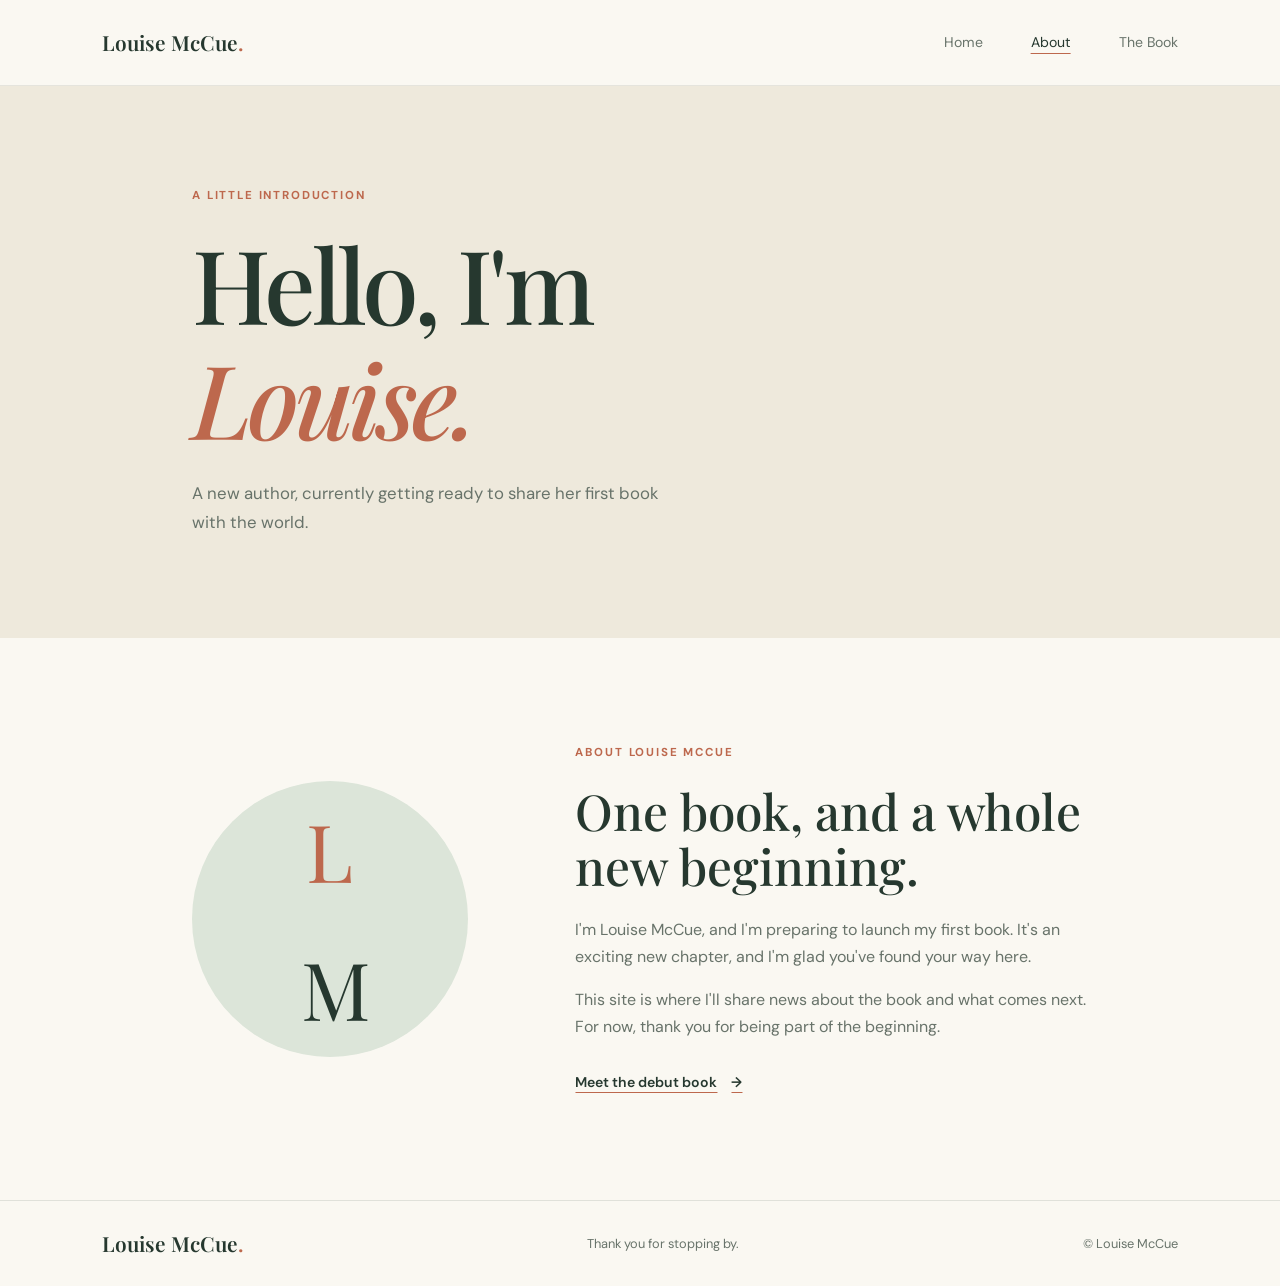
==== about.html @ 4856af5d "Add static author website Co-authored-by: jpf198 <20341620+jpf198@users.noreply.github.com>" ====
<!doctype html>
<html lang="en">
  <head>
    <meta charset="utf-8">
    <meta name="viewport" content="width=device-width, initial-scale=1">
    <meta name="description" content="Get to know Louise McCue, a new author whose first book is coming soon.">
    <title>About Louise | Louise McCue</title>
    <link rel="stylesheet" href="styles.css">
  </head>
  <body>
    <header class="site-header">
      <a class="wordmark" href="index.html" aria-label="Louise McCue home">Louise McCue<span>.</span></a>
      <nav aria-label="Main navigation">
        <a href="index.html">Home</a>
        <a href="about.html" aria-current="page">About</a>
        <a href="book.html">The Book</a>
      </nav>
    </header>

    <main>
      <section class="page-heading">
        <p class="eyebrow">A little introduction</p>
        <h1>Hello, I'm<br><em>Louise.</em></h1>
        <p class="page-lead">A new author, currently getting ready to share her first book with the world.</p>
      </section>
      <section class="about-content section-wrap">
        <div class="about-mark" aria-hidden="true">L<span>M</span></div>
        <div>
          <p class="eyebrow">About Louise McCue</p>
          <h2>One book, and a whole new beginning.</h2>
          <p>I'm Louise McCue, and I'm preparing to launch my first book. It's an exciting new chapter, and I'm glad you've found your way here.</p>
          <p>This site is where I'll share news about the book and what comes next. For now, thank you for being part of the beginning.</p>
          <a class="text-link" href="book.html">Meet the debut book <span aria-hidden="true">→</span></a>
        </div>
      </section>
    </main>

    <footer class="site-footer">
      <a class="wordmark" href="index.html">Louise McCue<span>.</span></a>
      <p>Thank you for stopping by.</p>
      <span>© Louise McCue</span>
    </footer>
  </body>
</html>
---- styles.css ----
@import url('https://fonts.googleapis.com/css2?family=DM+Sans:wght@400;500;600;700&family=Playfair+Display:ital,wght@0,500;0,600;0,700;1,500;1,600&display=swap');

:root {
  color-scheme: light;
  --ink: #26382f;
  --muted: #68736a;
  --paper: #faf8f2;
  --sage: #dce5d9;
  --accent: #bd684d;
  --serif: 'Playfair Display', Georgia, serif;
  --sans: 'DM Sans', 'Helvetica Neue', sans-serif;
}

* {
  box-sizing: border-box;
}

body {
  margin: 0;
  background: var(--paper);
  color: var(--ink);
  font-family: var(--sans);
  font-size: 16px;
  line-height: 1.7;
}

a {
  color: inherit;
}

.site-header,
.site-footer {
  display: flex;
  align-items: center;
  justify-content: space-between;
  padding: 25px 8%;
}

.site-header {
  border-bottom: 1px solid rgb(38 56 47 / 10%);
}

.wordmark {
  color: var(--ink);
  font-family: var(--serif);
  font-size: 1.3rem;
  font-weight: 600;
  text-decoration: none;
}

.wordmark span {
  color: var(--accent);
}

nav {
  display: flex;
  gap: clamp(20px, 4vw, 48px);
}

nav a {
  color: var(--muted);
  font-size: 0.88rem;
  text-decoration: none;
}

nav a:hover,
nav a[aria-current="page"] {
  color: var(--ink);
}

nav a[aria-current="page"] {
  text-decoration: underline;
  text-decoration-color: var(--accent);
  text-underline-offset: 6px;
}

.hero {
  position: relative;
  display: grid;
  min-height: 630px;
  grid-template-columns: 1.1fr 0.9fr;
  align-items: center;
  gap: 5%;
  padding: 70px 12% 85px;
  overflow: hidden;
}

.hero-copy {
  position: relative;
  z-index: 1;
}

.eyebrow {
  margin: 0 0 20px;
  color: var(--accent);
  font-size: 0.72rem;
  font-weight: 700;
  letter-spacing: 0.16em;
  text-transform: uppercase;
}

h1,
h2,
p {
  margin-top: 0;
}

h1,
h2 {
  font-family: var(--serif);
  font-weight: 500;
  line-height: 1.12;
}

h1 {
  margin-bottom: 24px;
  font-size: clamp(3.3rem, 6vw, 5.8rem);
  letter-spacing: -0.045em;
}

h1 em {
  color: var(--accent);
  font-weight: 500;
}

.hero-intro,
.page-lead {
  max-width: 480px;
  color: var(--muted);
  font-size: 1.05rem;
}

.button {
  display: inline-flex;
  align-items: center;
  gap: 18px;
  margin-top: 19px;
  padding: 13px 19px;
  background: var(--ink);
  color: white;
  font-size: 0.85rem;
  text-decoration: none;
  transition: background 150ms ease;
}

.button:hover {
  background: var(--accent);
}

.hero-art,
.details-art {
  position: relative;
  display: grid;
  min-height: 420px;
  place-items: center;
  background: var(--sage);
  overflow: hidden;
}

.hero-art::before,
.details-art::before {
  position: absolute;
  width: 340px;
  height: 340px;
  border: 1px solid rgb(38 56 47 / 13%);
  border-radius: 50%;
  content: "";
}

.sun {
  position: absolute;
  top: 12%;
  right: 14%;
  width: 84px;
  height: 84px;
  border-radius: 50%;
  background: #e8b887;
}

.book-shape {
  position: relative;
  display: grid;
  width: 205px;
  height: 285px;
  place-items: center;
  background: #b9644b;
  box-shadow: 18px 20px 0 rgb(38 56 47 / 13%), 0 20px 45px rgb(38 56 47 / 12%);
  color: #fff6e9;
  text-align: center;
  transform: rotate(-5deg);
}

.book-shape::before {
  position: absolute;
  inset: 12px;
  border: 1px solid rgb(255 246 233 / 55%);
  content: "";
}

.book-shape span {
  position: relative;
  font-family: var(--serif);
  font-size: 1.35rem;
  line-height: 1.45;
}

.art-caption {
  position: absolute;
  right: 8%;
  bottom: 7%;
  color: var(--muted);
  font-size: 0.73rem;
  line-height: 1.5;
  text-align: right;
  text-transform: uppercase;
  letter-spacing: 0.08em;
}

.hero-index {
  position: absolute;
  bottom: 35px;
  left: 8%;
  color: var(--muted);
  font-size: 0.7rem;
  letter-spacing: 0.12em;
}

.section-wrap {
  padding: 105px 15%;
}

.intro {
  display: grid;
  grid-template-columns: 0.65fr 1.35fr;
  gap: 8%;
  border-top: 1px solid rgb(38 56 47 / 12%);
}

.intro .eyebrow {
  margin-top: 10px;
}

.intro h2,
.teaser-copy h2,
.about-content h2,
.details-copy h2 {
  margin-bottom: 22px;
  font-size: clamp(2rem, 4vw, 3.1rem);
}

.intro div p,
.teaser-copy > p:not(.eyebrow),
.about-content div > p:not(.eyebrow),
.details-copy > p:not(.eyebrow) {
  max-width: 590px;
  color: var(--muted);
}

.text-link {
  display: inline-flex;
  gap: 14px;
  margin-top: 14px;
  color: var(--ink);
  font-size: 0.88rem;
  font-weight: 600;
  text-decoration-color: var(--accent);
  text-underline-offset: 5px;
}

.book-teaser {
  display: grid;
  grid-template-columns: 1fr 1fr;
  align-items: center;
  gap: 10%;
  padding: 85px 15%;
  background: #eee9dc;
}

.teaser-art {
  display: grid;
  min-height: 300px;
  place-items: center;
  background: #d7dfd1;
}

.teaser-art span {
  color: var(--ink);
  font-family: var(--serif);
  font-size: 2.3rem;
  line-height: 1.2;
  text-align: center;
}

.page-heading {
  padding: 100px 15% 85px;
  background: #eee9dc;
}

.page-heading h1 {
  font-size: clamp(3.5rem, 8vw, 6.8rem);
}

.page-lead {
  max-width: 500px;
}

.about-content {
  display: grid;
  grid-template-columns: 0.7fr 1.3fr;
  align-items: center;
  gap: 12%;
}

.about-mark {
  display: grid;
  width: min(100%, 280px);
  aspect-ratio: 1;
  place-items: center;
  border-radius: 50%;
  background: var(--sage);
  color: var(--accent);
  font-family: var(--serif);
  font-size: 5rem;
}

.about-mark span {
  margin-left: 12px;
  color: var(--ink);
}

.book-heading {
  padding-bottom: 70px;
}

.book-details {
  display: grid;
  grid-template-columns: 1fr 1fr;
  align-items: center;
  gap: 10%;
  padding: 70px 15% 110px;
}

.details-art {
  min-height: 400px;
}

.site-footer {
  flex-wrap: wrap;
  gap: 15px 30px;
  border-top: 1px solid rgb(38 56 47 / 12%);
}

.site-footer p,
.site-footer > span {
  margin: 0;
  color: var(--muted);
  font-size: 0.8rem;
}

a:focus-visible {
  outline: 2px solid var(--accent);
  outline-offset: 5px;
}

@media (max-width: 760px) {
  .site-header,
  .site-footer {
    padding-right: 6%;
    padding-left: 6%;
  }

  .hero,
  .intro,
  .book-teaser,
  .about-content,
  .book-details {
    grid-template-columns: 1fr;
  }

  .hero {
    gap: 45px;
    padding: 70px 8% 95px;
  }

  .hero-art {
    min-height: 360px;
  }

  .section-wrap {
    padding: 75px 9%;
  }

  .intro {
    gap: 16px;
  }

  .book-teaser {
    gap: 35px;
    padding: 65px 9%;
  }

  .page-heading {
    padding: 75px 9% 60px;
  }

  .about-content {
    gap: 45px;
  }

  .about-mark {
    width: 190px;
  }

  .book-details {
    gap: 45px;
    padding: 55px 9% 80px;
  }

  .details-art {
    min-height: 340px;
  }
}

@media (max-width: 450px) {
  .site-header {
    align-items: flex-start;
    flex-direction: column;
    gap: 12px;
  }

  nav {
    gap: 24px;
  }

  .hero {
    padding-top: 55px;
  }

  .site-footer {
    align-items: flex-start;
    flex-direction: column;
    gap: 9px;
  }
}

@media (prefers-reduced-motion: reduce) {
  *,
  *::before,
  *::after {
    scroll-behavior: auto !important;
    transition-duration: 0.01ms !important;
  }
}
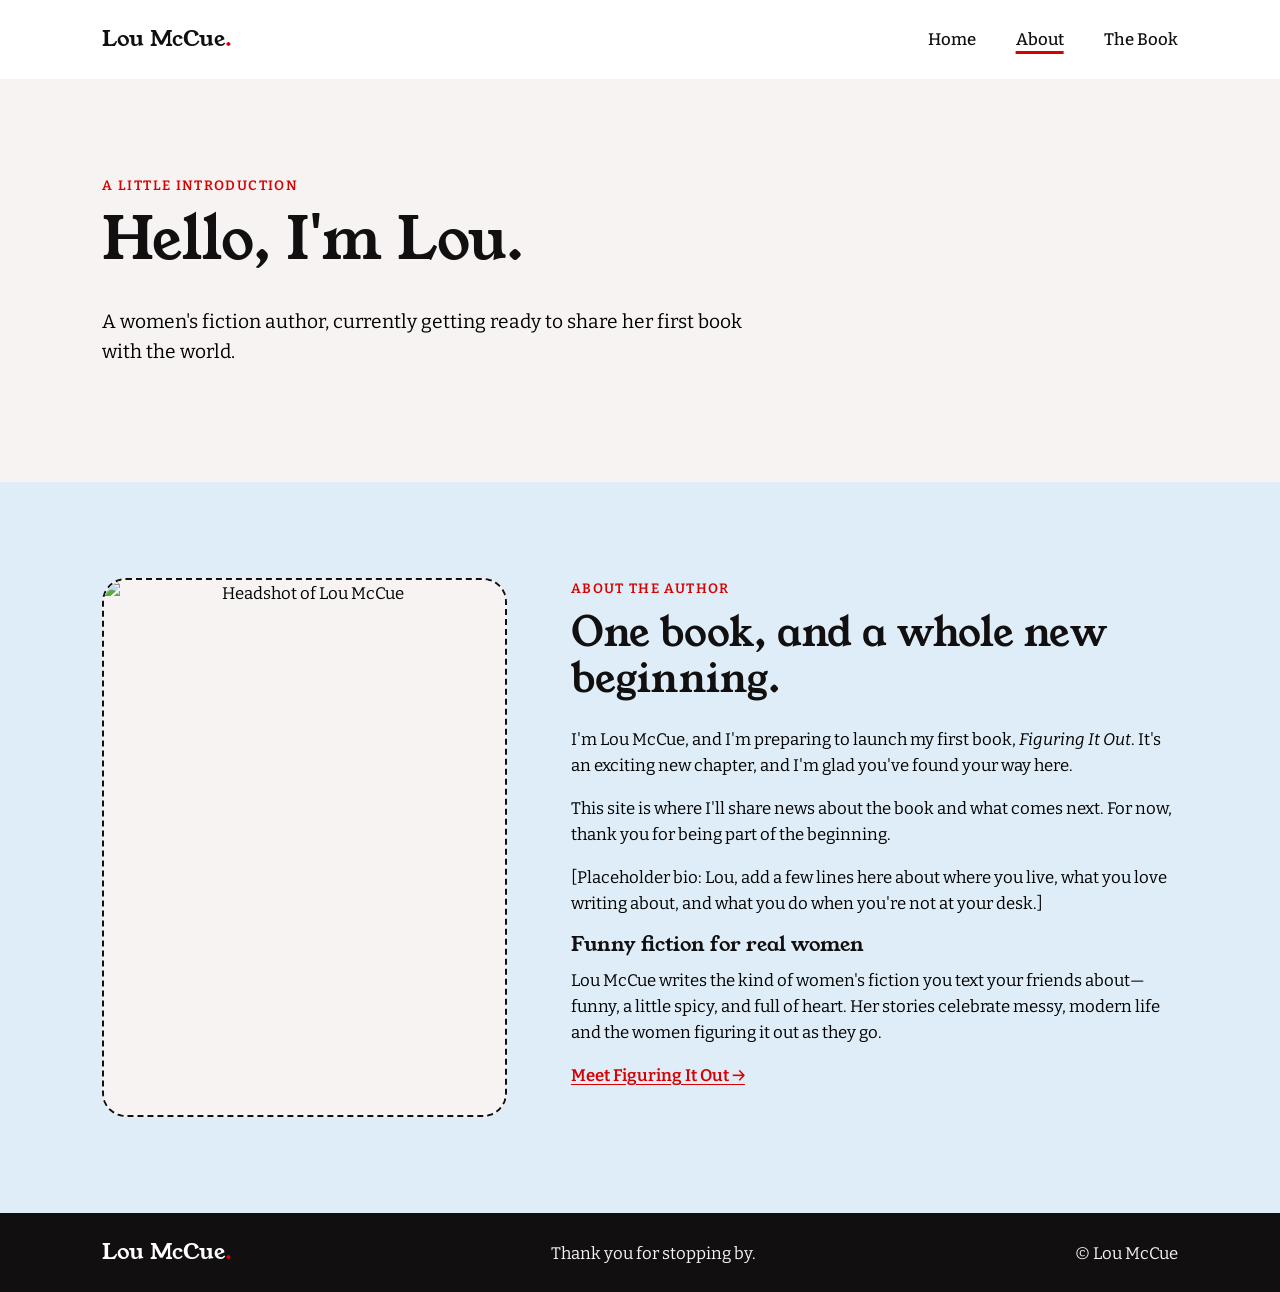
==== commit fc94cd5f: "Apply remaining changes Co-authored-by: jpf198 <20341620+jpf198@users.noreply.github.com>" ====
--- a/about.html
+++ b/about.html
@@ -3,13 +3,13 @@
   <head>
     <meta charset="utf-8">
     <meta name="viewport" content="width=device-width, initial-scale=1">
-    <meta name="description" content="Get to know Louise McCue, a new author whose first book is coming soon.">
-    <title>About Louise | Louise McCue</title>
+    <meta name="description" content="About Lou McCue, women's fiction author writing funny, contemporary, relatable stories for women. Her first book, Figuring It Out, is coming soon.">
+    <title>About Lou | Lou McCue</title>
     <link rel="stylesheet" href="styles.css">
   </head>
   <body>
     <header class="site-header">
-      <a class="wordmark" href="index.html" aria-label="Louise McCue home">Louise McCue<span>.</span></a>
+      <a class="wordmark" href="index.html" aria-label="Lou McCue home">Lou McCue<span>.</span></a>
       <nav aria-label="Main navigation">
         <a href="index.html">Home</a>
         <a href="about.html" aria-current="page">About</a>
@@ -20,25 +20,31 @@
     <main>
       <section class="page-heading">
         <p class="eyebrow">A little introduction</p>
-        <h1>Hello, I'm<br><em>Louise.</em></h1>
-        <p class="page-lead">A new author, currently getting ready to share her first book with the world.</p>
+        <h1>Hello, I'm Lou.</h1>
+        <p class="page-lead">A women's fiction author, currently getting ready to share her first book with the world.</p>
       </section>
-      <section class="about-content section-wrap">
-        <div class="about-mark" aria-hidden="true">L<span>M</span></div>
+      <section class="about-content section-wrap" aria-labelledby="author-heading">
+        <div class="headshot-frame">
+          <!-- TODO: add headshot jpg at images/lou-mccue-headshot.jpg -->
+          <img src="images/lou-mccue-headshot.jpg" alt="Headshot of Lou McCue" width="600" height="800">
+        </div>
         <div>
-          <p class="eyebrow">About Louise McCue</p>
-          <h2>One book, and a whole new beginning.</h2>
-          <p>I'm Louise McCue, and I'm preparing to launch my first book. It's an exciting new chapter, and I'm glad you've found your way here.</p>
+          <p class="eyebrow">About the author</p>
+          <h2 id="author-heading">One book, and a whole new beginning.</h2>
+          <p>I'm Lou McCue, and I'm preparing to launch my first book, <em>Figuring It Out</em>. It's an exciting new chapter, and I'm glad you've found your way here.</p>
           <p>This site is where I'll share news about the book and what comes next. For now, thank you for being part of the beginning.</p>
-          <a class="text-link" href="book.html">Meet the debut book <span aria-hidden="true">→</span></a>
+          <p>[Placeholder bio: Lou, add a few lines here about where you live, what you love writing about, and what you do when you're not at your desk.]</p>
+          <h3>Funny fiction for real women</h3>
+          <p>Lou McCue writes the kind of women's fiction you text your friends about—funny, a little spicy, and full of heart. Her stories celebrate messy, modern life and the women figuring it out as they go.</p>
+          <a class="text-link" href="book.html">Meet Figuring It Out <span aria-hidden="true">→</span></a>
         </div>
       </section>
     </main>
 
     <footer class="site-footer">
-      <a class="wordmark" href="index.html">Louise McCue<span>.</span></a>
+      <a class="wordmark" href="index.html">Lou McCue<span>.</span></a>
       <p>Thank you for stopping by.</p>
-      <span>© Louise McCue</span>
+      <span>© Lou McCue</span>
     </footer>
   </body>
 </html>
--- a/styles.css
+++ b/styles.css
@@ -1,453 +1,198 @@
-@import url('https://fonts.googleapis.com/css2?family=DM+Sans:wght@400;500;600;700&family=Playfair+Display:ital,wght@0,500;0,600;0,700;1,500;1,600&display=swap');
+@import url('https://fonts.googleapis.com/css2?family=Bitter:wght@300;400;500;600&family=Young+Serif&display=swap');
 
 :root {
   color-scheme: light;
-  --ink: #26382f;
-  --muted: #68736a;
-  --paper: #faf8f2;
-  --sage: #dce5d9;
-  --accent: #bd684d;
-  --serif: 'Playfair Display', Georgia, serif;
-  --sans: 'DM Sans', 'Helvetica Neue', sans-serif;
+  --sky: hsl(204, 60%, 92%);
+  --white: #ffffff;
+  --offwhite: #f6f3f2;
+  --red: #d90000;
+  --red-dark: #a80000;
+  --black: #110f0f;
+  --pink: #ff7eb0;
+  --green: #4caf50;
+  --heading: 'Young Serif', Georgia, serif;
+  --body: 'Bitter', Georgia, serif;
 }
 
-* {
-  box-sizing: border-box;
-}
+* { box-sizing: border-box; }
 
 body {
   margin: 0;
-  background: var(--paper);
-  color: var(--ink);
-  font-family: var(--sans);
-  font-size: 16px;
-  line-height: 1.7;
+  background: var(--sky);
+  color: #000;
+  font-family: var(--body);
+  font-weight: 400;
+  font-size: 1.05rem;
+  line-height: 1.55;
 }
 
-a {
-  color: inherit;
+h1, h2, h3 {
+  margin: 0 0 0.6em;
+  font-family: var(--heading);
+  font-weight: 400;
+  line-height: 1.15;
+  color: var(--black);
+}
+h1 { font-size: clamp(2.2rem, 5vw, 3.6rem); }
+h2 { font-size: clamp(1.7rem, 3.5vw, 2.5rem); }
+p { margin: 0 0 1em; }
+img { max-width: 100%; height: auto; }
+
+a { color: var(--red); text-underline-offset: 3px; }
+a:hover { color: var(--red-dark); }
+
+a:focus-visible, .button:focus-visible {
+  outline: 3px solid var(--black);
+  outline-offset: 3px;
 }
 
-.site-header,
-.site-footer {
+.site-header, .site-footer {
   display: flex;
+  flex-wrap: wrap;
+  gap: 12px 24px;
   align-items: center;
   justify-content: space-between;
-  padding: 25px 8%;
+  padding: 22px 8%;
 }
 
-.site-header {
-  border-bottom: 1px solid rgb(38 56 47 / 10%);
-}
+.site-header { background: var(--white); }
+.site-footer { background: var(--black); color: var(--offwhite); }
+.site-footer a { color: var(--white); }
+.site-footer p { margin: 0; }
 
 .wordmark {
-  color: var(--ink);
-  font-family: var(--serif);
-  font-size: 1.3rem;
-  font-weight: 600;
+  color: var(--black);
+  font-family: var(--heading);
+  font-size: 1.4rem;
   text-decoration: none;
 }
+.wordmark:hover { color: var(--red); }
+.wordmark span { color: var(--red); }
+.site-footer .wordmark { color: var(--white); }
 
-.wordmark span {
-  color: var(--accent);
-}
-
-nav {
-  display: flex;
-  gap: clamp(20px, 4vw, 48px);
-}
-
-nav a {
-  color: var(--muted);
-  font-size: 0.88rem;
-  text-decoration: none;
-}
-
-nav a:hover,
-nav a[aria-current="page"] {
-  color: var(--ink);
-}
-
+nav { display: flex; flex-wrap: wrap; gap: 8px clamp(18px, 4vw, 40px); }
+nav a { color: var(--black); font-weight: 500; text-decoration: none; }
+nav a:hover { color: var(--red); }
 nav a[aria-current="page"] {
   text-decoration: underline;
-  text-decoration-color: var(--accent);
+  text-decoration-color: var(--red);
+  text-decoration-thickness: 3px;
   text-underline-offset: 6px;
 }
 
-.hero {
-  position: relative;
-  display: grid;
-  min-height: 630px;
-  grid-template-columns: 1.1fr 0.9fr;
-  align-items: center;
-  gap: 5%;
-  padding: 70px 12% 85px;
-  overflow: hidden;
-}
-
-.hero-copy {
-  position: relative;
-  z-index: 1;
-}
-
 .eyebrow {
-  margin: 0 0 20px;
-  color: var(--accent);
-  font-size: 0.72rem;
-  font-weight: 700;
-  letter-spacing: 0.16em;
+  margin-bottom: 0.8em;
+  color: var(--red);
+  font-size: 0.85rem;
+  font-weight: 600;
+  letter-spacing: 0.1em;
   text-transform: uppercase;
 }
 
-h1,
-h2,
-p {
-  margin-top: 0;
+.button {
+  display: inline-block;
+  padding: 0.9rem 2.2rem;
+  border-radius: 0 1rem;
+  background: var(--red);
+  color: var(--white);
+  font-weight: 600;
+  text-decoration: none;
+  transition: background 0.2s;
+}
+.button:hover { background: var(--red-dark); color: var(--white); }
+
+.text-link { font-weight: 600; }
+
+.section-wrap, .page-heading, .band, .hero, .book-details, .book-teaser {
+  padding: clamp(48px, 8vw, 96px) 8%;
 }
 
-h1,
-h2 {
-  font-family: var(--serif);
-  font-weight: 500;
-  line-height: 1.12;
+.hero, .book-teaser, .book-details {
+  display: grid;
+  gap: clamp(28px, 5vw, 64px);
+  align-items: center;
+  grid-template-columns: 2fr 3fr;
 }
 
-h1 {
-  margin-bottom: 24px;
-  font-size: clamp(3.3rem, 6vw, 5.8rem);
-  letter-spacing: -0.045em;
+.hero { grid-template-columns: 3fr 2fr; }
+.hero-art { order: 2; }
+
+.book-cover {
+  display: block;
+  width: 100%;
+  border-radius: 0 1rem;
+  box-shadow: 0 12px 30px rgb(17 15 15 / 25%);
+  background: var(--pink);
+  min-height: 200px;
 }
 
-h1 em {
-  color: var(--accent);
-  font-weight: 500;
+.cover-tagline {
+  font-family: var(--heading);
+  font-size: 1.25rem;
+  line-height: 1.3;
+  padding-left: 1rem;
+  border-left: 5px solid var(--pink);
 }
 
-.hero-intro,
-.page-lead {
-  max-width: 480px;
-  color: var(--muted);
-  font-size: 1.05rem;
+.book-teaser { background: var(--white); }
+.band { background: var(--offwhite); border-top: 6px solid var(--green); }
+.band-inner { max-width: 760px; }
+
+.page-heading { background: var(--offwhite); }
+.page-lead { max-width: 640px; font-size: 1.2rem; }
+
+.intro { max-width: 900px; }
+
+.status {
+  display: inline-block;
+  margin-bottom: 1.2rem;
+  padding: 0.3rem 1rem;
+  border-radius: 0 1rem;
+  background: var(--black);
+  color: var(--white);
+  font-weight: 600;
 }
 
-.button {
-  display: inline-flex;
-  align-items: center;
-  gap: 18px;
-  margin-top: 19px;
-  padding: 13px 19px;
-  background: var(--ink);
-  color: white;
-  font-size: 0.85rem;
-  text-decoration: none;
-  transition: background 150ms ease;
-}
-
-.button:hover {
-  background: var(--accent);
-}
-
-.hero-art,
-.details-art {
-  position: relative;
-  display: grid;
-  min-height: 420px;
-  place-items: center;
-  background: var(--sage);
-  overflow: hidden;
-}
-
-.hero-art::before,
-.details-art::before {
-  position: absolute;
-  width: 340px;
-  height: 340px;
-  border: 1px solid rgb(38 56 47 / 13%);
-  border-radius: 50%;
-  content: "";
-}
-
-.sun {
-  position: absolute;
-  top: 12%;
-  right: 14%;
-  width: 84px;
-  height: 84px;
-  border-radius: 50%;
-  background: #e8b887;
-}
-
-.book-shape {
-  position: relative;
-  display: grid;
-  width: 205px;
-  height: 285px;
-  place-items: center;
-  background: #b9644b;
-  box-shadow: 18px 20px 0 rgb(38 56 47 / 13%), 0 20px 45px rgb(38 56 47 / 12%);
-  color: #fff6e9;
-  text-align: center;
-  transform: rotate(-5deg);
-}
-
-.book-shape::before {
-  position: absolute;
-  inset: 12px;
-  border: 1px solid rgb(255 246 233 / 55%);
-  content: "";
-}
-
-.book-shape span {
-  position: relative;
-  font-family: var(--serif);
-  font-size: 1.35rem;
-  line-height: 1.45;
-}
-
-.art-caption {
-  position: absolute;
-  right: 8%;
-  bottom: 7%;
-  color: var(--muted);
-  font-size: 0.73rem;
-  line-height: 1.5;
-  text-align: right;
-  text-transform: uppercase;
-  letter-spacing: 0.08em;
-}
-
-.hero-index {
-  position: absolute;
-  bottom: 35px;
-  left: 8%;
-  color: var(--muted);
-  font-size: 0.7rem;
-  letter-spacing: 0.12em;
-}
-
-.section-wrap {
-  padding: 105px 15%;
-}
-
-.intro {
-  display: grid;
-  grid-template-columns: 0.65fr 1.35fr;
-  gap: 8%;
-  border-top: 1px solid rgb(38 56 47 / 12%);
-}
-
-.intro .eyebrow {
-  margin-top: 10px;
-}
-
-.intro h2,
-.teaser-copy h2,
-.about-content h2,
-.details-copy h2 {
-  margin-bottom: 22px;
-  font-size: clamp(2rem, 4vw, 3.1rem);
-}
-
-.intro div p,
-.teaser-copy > p:not(.eyebrow),
-.about-content div > p:not(.eyebrow),
-.details-copy > p:not(.eyebrow) {
-  max-width: 590px;
-  color: var(--muted);
-}
-
-.text-link {
-  display: inline-flex;
-  gap: 14px;
-  margin-top: 14px;
-  color: var(--ink);
-  font-size: 0.88rem;
-  font-weight: 600;
-  text-decoration-color: var(--accent);
-  text-underline-offset: 5px;
-}
-
-.book-teaser {
-  display: grid;
-  grid-template-columns: 1fr 1fr;
-  align-items: center;
-  gap: 10%;
-  padding: 85px 15%;
-  background: #eee9dc;
-}
-
-.teaser-art {
-  display: grid;
-  min-height: 300px;
-  place-items: center;
-  background: #d7dfd1;
-}
-
-.teaser-art span {
-  color: var(--ink);
-  font-family: var(--serif);
-  font-size: 2.3rem;
-  line-height: 1.2;
-  text-align: center;
-}
-
-.page-heading {
-  padding: 100px 15% 85px;
-  background: #eee9dc;
-}
-
-.page-heading h1 {
-  font-size: clamp(3.5rem, 8vw, 6.8rem);
-}
-
-.page-lead {
-  max-width: 500px;
-}
+.blurb p:first-child { font-family: var(--heading); font-size: 1.3rem; }
 
 .about-content {
   display: grid;
-  grid-template-columns: 0.7fr 1.3fr;
-  align-items: center;
-  gap: 12%;
+  gap: clamp(28px, 5vw, 64px);
+  grid-template-columns: 2fr 3fr;
+  align-items: start;
 }
 
-.about-mark {
+.headshot-frame {
+  position: relative;
+  aspect-ratio: 3 / 4;
+  overflow: hidden;
+  border-radius: 1.5rem;
+  background: var(--offwhite);
+  border: 2px dashed var(--black);
   display: grid;
-  width: min(100%, 280px);
-  aspect-ratio: 1;
   place-items: center;
-  border-radius: 50%;
-  background: var(--sage);
-  color: var(--accent);
-  font-family: var(--serif);
-  font-size: 5rem;
+  text-align: center;
+}
+.headshot-frame::before {
+  content: "Headshot coming soon";
+  padding: 1rem;
+  font-family: var(--heading);
+  color: var(--black);
+}
+.headshot-frame img {
+  position: absolute;
+  inset: 0;
+  width: 100%;
+  height: 100%;
+  object-fit: cover;
+  background: var(--offwhite);
 }
 
-.about-mark span {
-  margin-left: 12px;
-  color: var(--ink);
-}
-
-.book-heading {
-  padding-bottom: 70px;
-}
-
-.book-details {
-  display: grid;
-  grid-template-columns: 1fr 1fr;
-  align-items: center;
-  gap: 10%;
-  padding: 70px 15% 110px;
-}
-
-.details-art {
-  min-height: 400px;
-}
-
-.site-footer {
-  flex-wrap: wrap;
-  gap: 15px 30px;
-  border-top: 1px solid rgb(38 56 47 / 12%);
-}
-
-.site-footer p,
-.site-footer > span {
-  margin: 0;
-  color: var(--muted);
-  font-size: 0.8rem;
-}
-
-a:focus-visible {
-  outline: 2px solid var(--accent);
-  outline-offset: 5px;
-}
+.teaser-bio { background: var(--white); }
 
 @media (max-width: 760px) {
-  .site-header,
-  .site-footer {
-    padding-right: 6%;
-    padding-left: 6%;
-  }
-
-  .hero,
-  .intro,
-  .book-teaser,
-  .about-content,
-  .book-details {
-    grid-template-columns: 1fr;
-  }
-
-  .hero {
-    gap: 45px;
-    padding: 70px 8% 95px;
-  }
-
-  .hero-art {
-    min-height: 360px;
-  }
-
-  .section-wrap {
-    padding: 75px 9%;
-  }
-
-  .intro {
-    gap: 16px;
-  }
-
-  .book-teaser {
-    gap: 35px;
-    padding: 65px 9%;
-  }
-
-  .page-heading {
-    padding: 75px 9% 60px;
-  }
-
-  .about-content {
-    gap: 45px;
-  }
-
-  .about-mark {
-    width: 190px;
-  }
-
-  .book-details {
-    gap: 45px;
-    padding: 55px 9% 80px;
-  }
-
-  .details-art {
-    min-height: 340px;
-  }
+  .hero, .book-teaser, .book-details, .about-content { grid-template-columns: 1fr; }
+  .hero-art { order: 0; max-width: 320px; }
+  .book-cover-wrap, .headshot-frame { max-width: 320px; }
+  .site-header, .site-footer { flex-direction: column; align-items: flex-start; }
 }
-
-@media (max-width: 450px) {
-  .site-header {
-    align-items: flex-start;
-    flex-direction: column;
-    gap: 12px;
-  }
-
-  nav {
-    gap: 24px;
-  }
-
-  .hero {
-    padding-top: 55px;
-  }
-
-  .site-footer {
-    align-items: flex-start;
-    flex-direction: column;
-    gap: 9px;
-  }
-}
-
-@media (prefers-reduced-motion: reduce) {
-  *,
-  *::before,
-  *::after {
-    scroll-behavior: auto !important;
-    transition-duration: 0.01ms !important;
-  }
-}
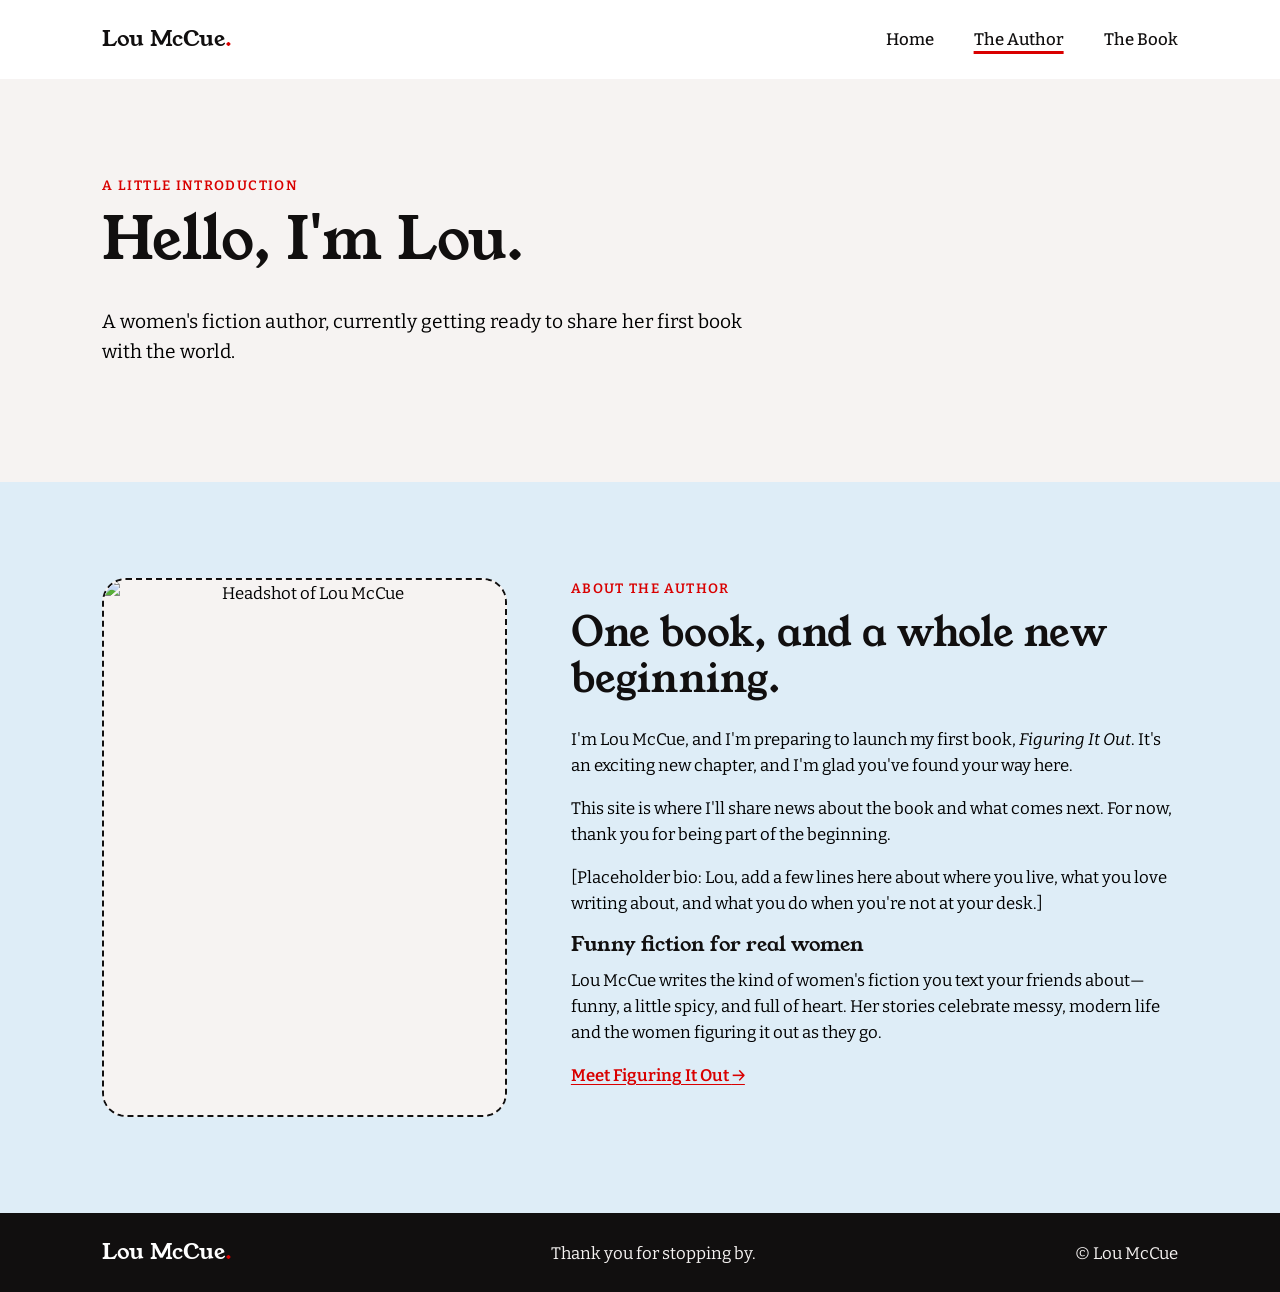
==== commit 577d3f08: "Rename About navigation to The Author Co-authored-by: Copilot <223556219+Copilot@users.noreply.githu" ====
--- a/about.html
+++ b/about.html
@@ -12,7 +12,7 @@
       <a class="wordmark" href="index.html" aria-label="Lou McCue home">Lou McCue<span>.</span></a>
       <nav aria-label="Main navigation">
         <a href="index.html">Home</a>
-        <a href="about.html" aria-current="page">About</a>
+        <a href="about.html" aria-current="page">The Author</a>
         <a href="book.html">The Book</a>
       </nav>
     </header>
